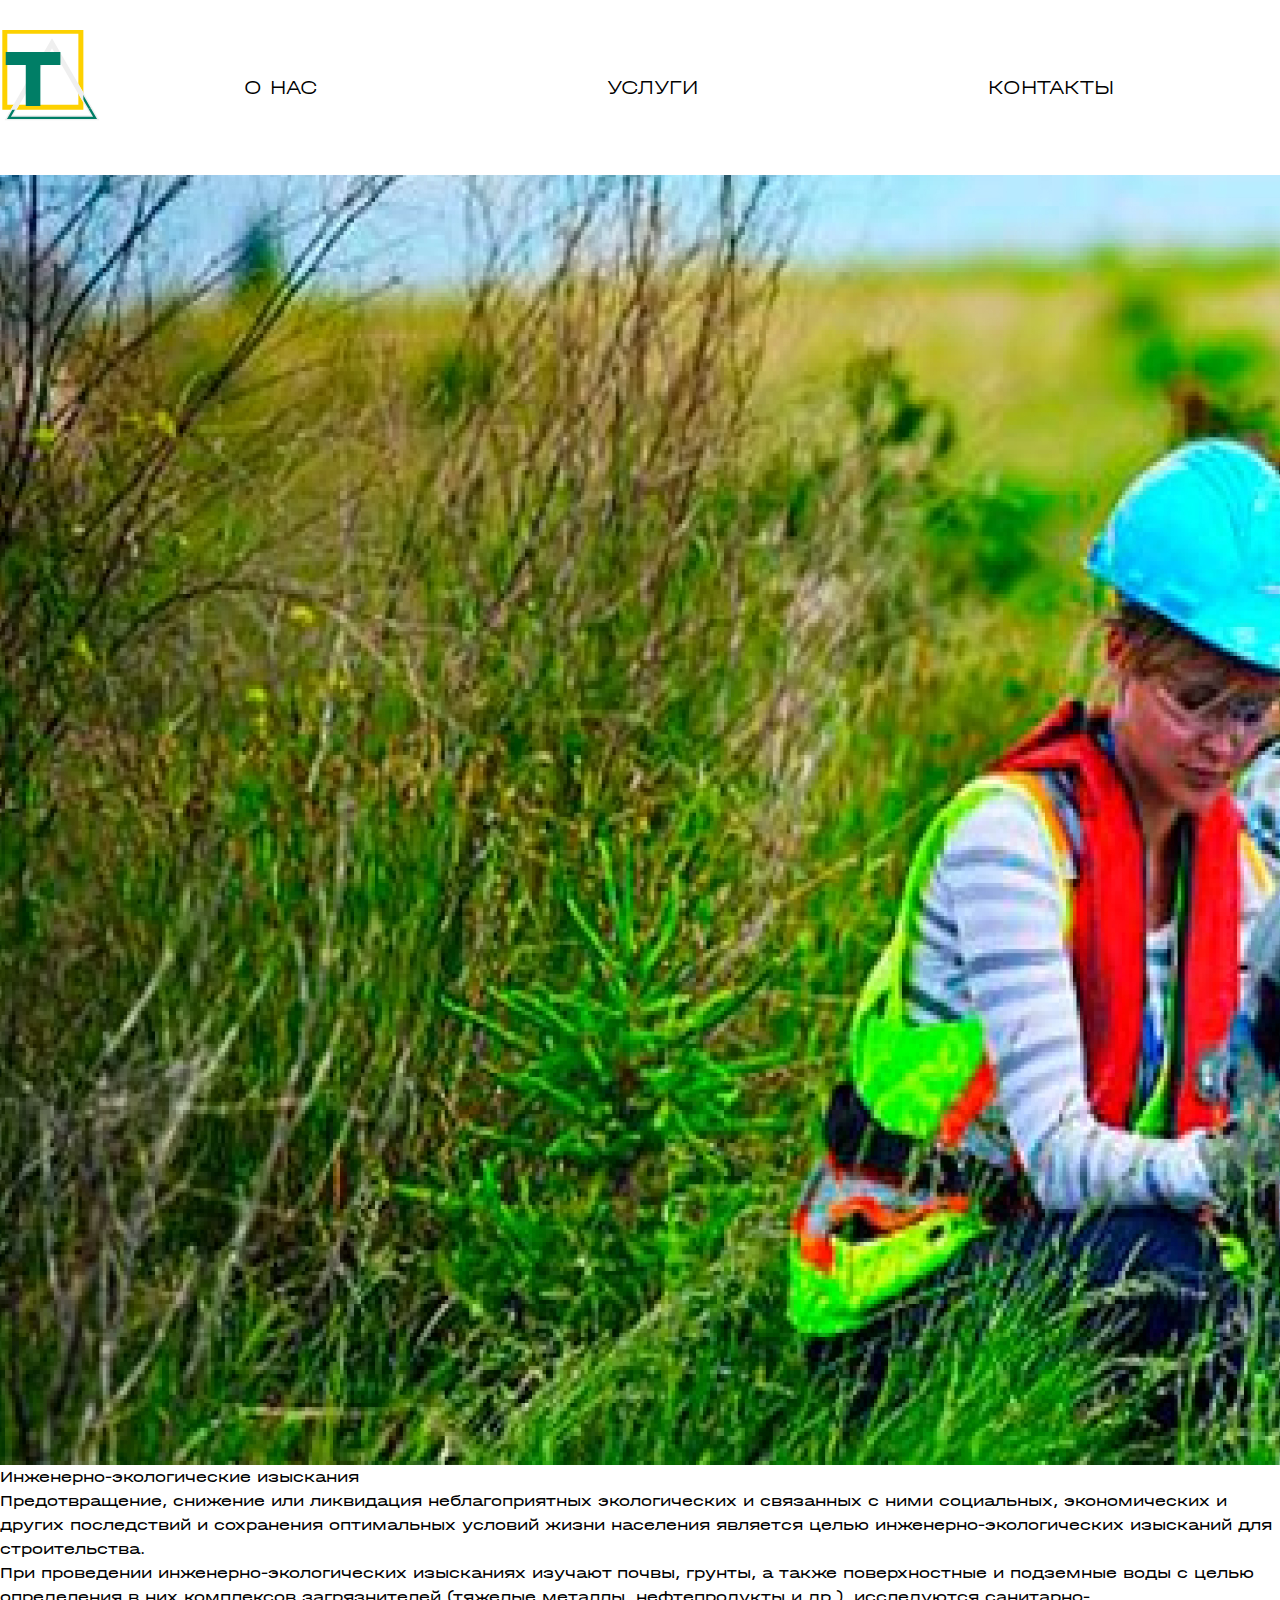
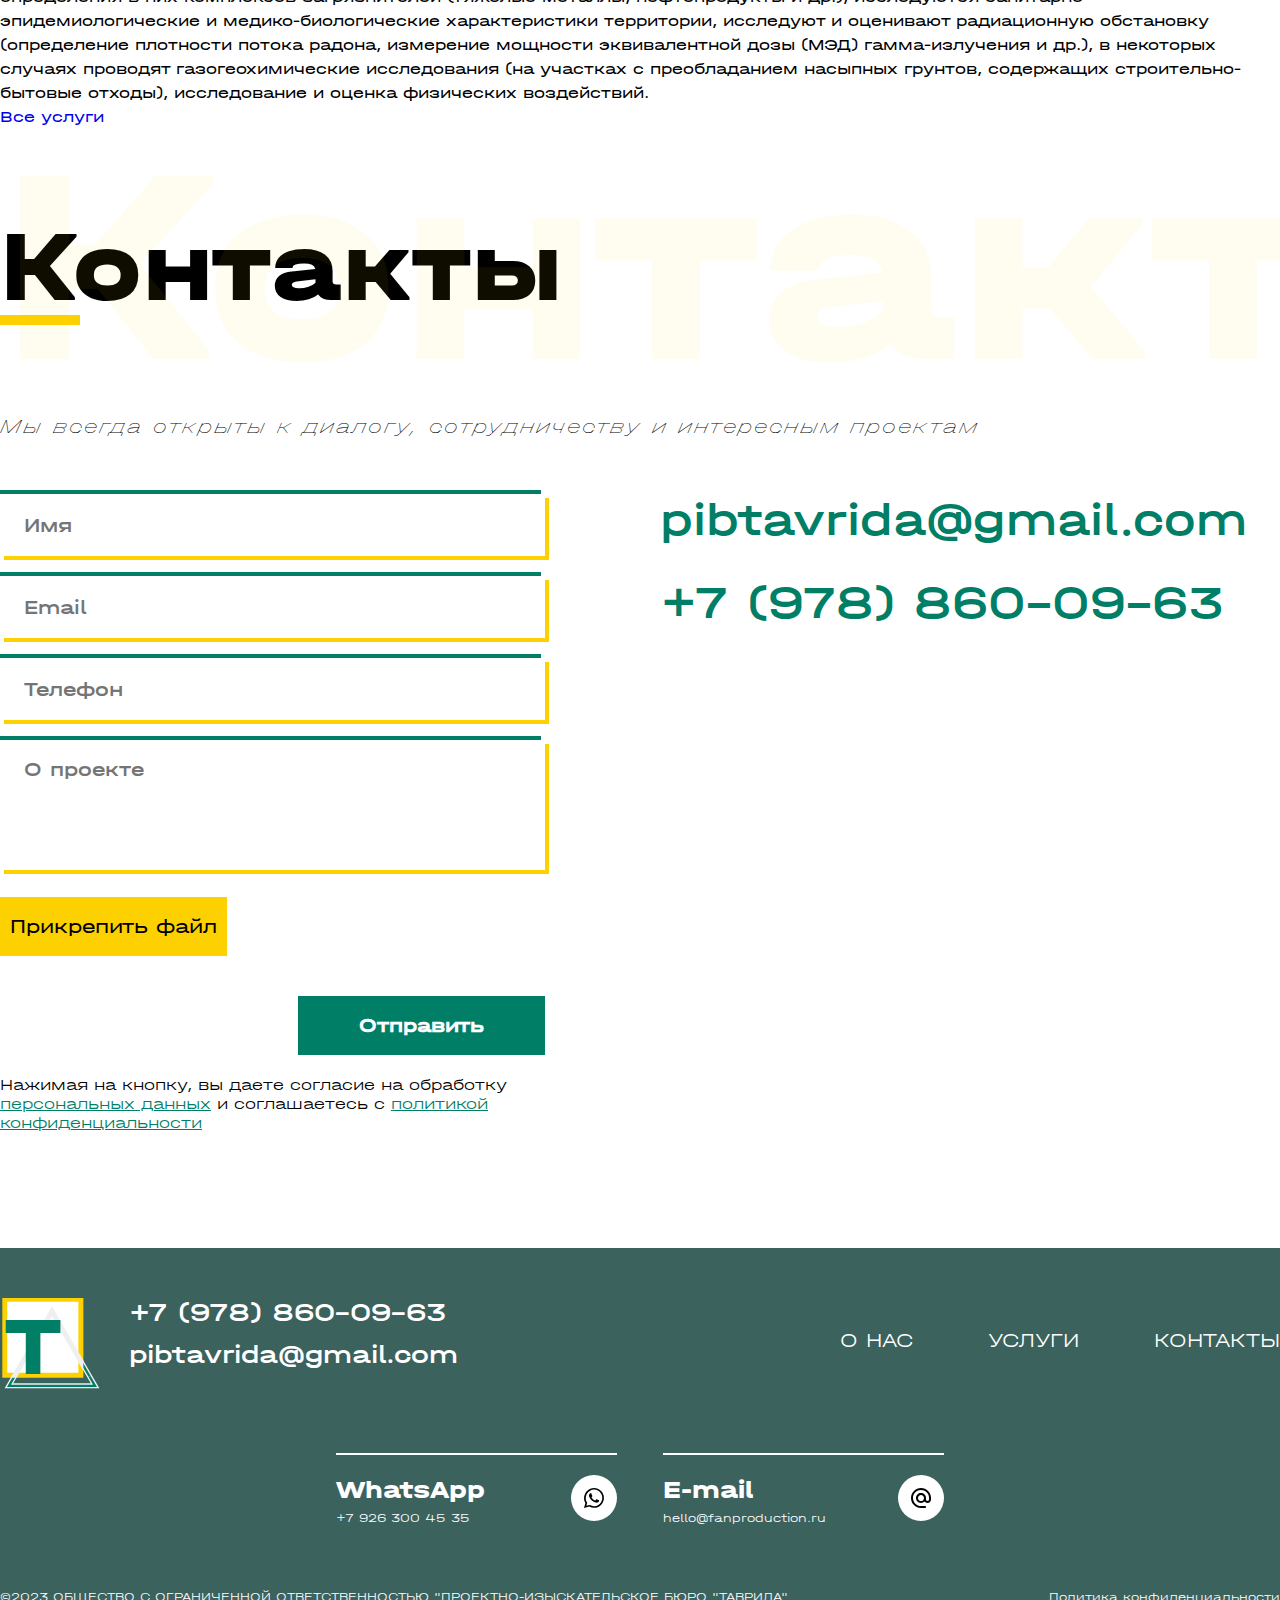
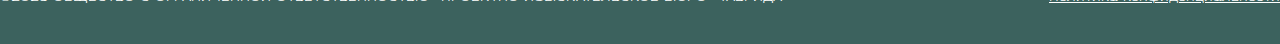
==== inzhenerno-ekologicheskie-izyskaniya.html @ d0089102 "Add HTML files" ====
<!DOCTYPE html>
<html lang="ru">

<head>
	<title>Таврида - Инженерно-экологические изыскания</title>
	<meta charset="UTF-8">
	<meta name="format-detection" content="telephone=no">
	<meta name="viewport" content="width=device-width, initial-scale=1.0">
	<link rel="preconnect" href="https://fonts.googleapis.com">
	<link rel="preconnect" href="https://fonts.gstatic.com" crossorigin>
	<link href="https://fonts.googleapis.com/css2?family=Montserrat:ital,wght@0,100..900;1,100..900&display=swap" rel="stylesheet">
	<link href="https://cdn.jsdelivr.net/npm/bootstrap@5.0.2/dist/css/bootstrap.min.css" rel="stylesheet" integrity="sha384-EVSTQN3/azprG1Anm3QDgpJLIm9Nao0Yz1ztcQTwFspd3yD65VohhpuuCOmLASjC" crossorigin="anonymous">
	<link rel="stylesheet" href="owlcarousel/owl.carousel.min.css">
	<link rel="stylesheet" href="owlcarousel/owl.theme.default.min.css">
	<link rel="stylesheet" href="css/style.css">
</head>

<body>
	<div class="wrapper">
		<header class="header">
			<div class="header__container">
				<div class="header__main">
					<a href="index.html" class="header__logo">
						<img src="img/icons/logo.svg" alt="logo">
					</a>
					<div class="header__menu">
						<a href="index.html#about">О нас</a>
						<a href="index.html#services">Услуги</a>
						<a href="index.html#contacts">Контакты</a>
					</div>
				</div>
			</div>
		</header>

		<main>
            <section class="content">
				<div class="content__image">
					<img src="img/images/bg-4.jpg" alt="bg-4">
				</div>
                <div class="content__container">  
                    <div class="content__title">
                        Инженерно-экологические изыскания
                    </div>
                    <div class="content__text">
                        Предотвращение, снижение или ликвидация неблагоприятных экологических и связанных с ними социальных, экономических и других последствий и сохранения оптимальных условий жизни населения является целью инженерно-экологических изысканий для строительства.
                    </div>
                </div>
                <div class="subcontent">
                    <div class="subcontent__container">
                        <div class="content__subtext">
                            <p>
                                При проведении инженерно-экологических изысканиях изучают почвы, грунты, а также поверхностные и подземные воды с целью определения в них комплексов загрязнителей (тяжелые металлы, нефтепродукты и др.), исследуются санитарно-эпидемиологические и медико-биологические характеристики территории, исследуют и оценивают радиационную обстановку (определение плотности потока радона, измерение мощности эквивалентной дозы (МЭД) гамма-излучения и др.), в некоторых случаях проводят газогеохимические исследования (на участках с преобладанием насыпных грунтов, содержащих строительно-бытовые отходы), исследование и оценка физических воздействий.
                            </p>
                        </div>
                        <div class="content__action">
                            <a href="#" class="content__button btn-outline">Все услуги</a>
                        </div>
                    </div>
                </div>
			</section>
			<section class="contacts" id="contacts">
				<div class="contacts__container">
					<div class="contacts__title title">
						Контакты
					</div>
					<div class="contacts__subtitle">
						Мы всегда открыты к диалогу, сотрудничеству и интересным проектам
					</div>
					<div class="contacts__info">
						<form action="#" class="contacts__form form">
							<div class="form__input">
								<input type="text" placeholder="Имя">
							</div>
							<div class="form__input">
								<input type="email" placeholder="Email">
							</div>
							<div class="form__input">
								<input type="tel" placeholder="Телефон">
							</div>
							<div class="form__textarea">
								<textarea placeholder="О проекте"></textarea>
							</div>
							<label class="input-file">
								<input type="file" name="file">		
								<span>Прикрепить файл</span>
						  </label>
							<button class="btn">Отправить</button>
							<div class="form__text">
								Нажимая на кнопку, вы даете согласие на обработку <a href="#">персональных данных</a> и соглашаетесь c <a href="#">политикой конфиденциальности</a>
							</div>
						</form>
						<div class="contacts__info--links">
							<a href="mailto:pibtavrida@gmail.com">pibtavrida@gmail.com</a>
							<a href="tel:+79788600963">+7 (978) 860-09-63</a>
						</div>
					</div>
				</div>
			</section>
		</main>

		<footer class="footer">
			<div class="footer__container">
				<div class="footer__top">
					<div class="footer__left">
						<a href="index.html" class="footer__logo">
							<img src="img/icons/logo-footer.svg" alt="footer logo">
						</a>
						<div class="footer__contacts">
							<a href="+79788600963">+7 (978) 860-09-63</a>
							<a href="mailto:pibtavrida@gmail.com">pibtavrida@gmail.com</a>
						</div>
					</div>
					<div class="footer__menu">
						<a href="#about" class="footer__item">
							О нас
						</a>
						<a href="#services" class="footer__item">
							Услуги
						</a>
						<a href="#contacts" class="footer__item">
							Контакты
						</a>
					</div>
				</div>
				<div class="footer__social">
					<a href="tel:79263004535" class="footer__social--item">
						<div class="footer__social--info">
							<span>WhatsApp</span>
							+7 926 300 45 35
						</div>
						<div class="footer__social--icon">
							<img src="img/icons/wa.svg" alt="wa">
						</div>
					</a>
					<a href="mailto:hello@fanproduction.ru" class="footer__social--item">
						<div class="footer__social--info">
							<span>E-mail</span>
							hello@fanproduction.ru
						</div>
						<div class="footer__social--icon">
							<img src="img/icons/mail.svg" alt="mail">
						</div>
					</a>
				</div>
				<div class="footer__bottom">
					<div class="footer__copyright">
						©2023 ОБЩЕСТВО С ОГРАНИЧЕННОЙ ОТВЕТСТВЕННОСТЬЮ "ПРОЕКТНО-ИЗЫСКАТЕЛЬСКОЕ БЮРО "ТАВРИДА"
					</div>
					<a href="#" class="footer__politics">
						Политика конфиденциальности
					</a>
				</div>
			</div>
		</footer>

	</div>

	<script src="js/jquery-3.1.1.min.js"></script>
	<script src="owlcarousel/owl.carousel.min.js"></script>
	<script src="https://cdn.jsdelivr.net/npm/bootstrap@5.0.2/dist/js/bootstrap.bundle.min.js" integrity="sha384-MrcW6ZMFYlzcLA8Nl+NtUVF0sA7MsXsP1UyJoMp4YLEuNSfAP+JcXn/tWtIaxVXM" crossorigin="anonymous"></script>
	<script src="https://cdn.jsdelivr.net/npm/@popperjs/core@2.9.2/dist/umd/popper.min.js" integrity="sha384-IQsoLXl5PILFhosVNubq5LC7Qb9DXgDA9i+tQ8Zj3iwWAwPtgFTxbJ8NT4GN1R8p" crossorigin="anonymous"></script>
	<script src="https://cdn.jsdelivr.net/npm/bootstrap@5.0.2/dist/js/bootstrap.min.js" integrity="sha384-cVKIPhGWiC2Al4u+LWgxfKTRIcfu0JTxR+EQDz/bgldoEyl4H0zUF0QKbrJ0EcQF" crossorigin="anonymous"></script>
	<script src="js/script.js"></script>
</body>

</html>
---- css/style.css ----
@font-face {
  font-family: 'Halvar Breit Blk';
  src: url('../fonts/HalvarBreit-BlkSlanted.eot');
  src: local('Halvar Breitschrift Black Slanted'), local('HalvarBreit-BlkSlanted'),
      url('../fonts/HalvarBreit-BlkSlanted.eot?#iefix') format('embedded-opentype'),
      url('../fonts/HalvarBreit-BlkSlanted.woff2') format('woff2'),
      url('../fonts/HalvarBreit-BlkSlanted.woff') format('woff'),
      url('../fonts/HalvarBreit-BlkSlanted.ttf') format('truetype');
  font-weight: 900;
  font-style: italic;
  font-display: swap;
}

@font-face {
  font-family: 'Halvar Breit Blk';
  src: url('../fonts/HalvarBreit-Blk.eot');
  src: local('Halvar Breitschrift Black'), local('HalvarBreit-Blk'),
      url('../fonts/HalvarBreit-Blk.eot?#iefix') format('embedded-opentype'),
      url('../fonts/HalvarBreit-Blk.woff2') format('woff2'),
      url('../fonts/HalvarBreit-Blk.woff') format('woff'),
      url('../fonts/HalvarBreit-Blk.ttf') format('truetype');
  font-weight: 900;
  font-style: normal;
  font-display: swap;
}

@font-face {
  font-family: 'Halvar Breit Blk SuSlanted';
  src: url('../fonts/HalvarBreit-BlkSuSlanted.eot');
  src: local('Halvar Breitschrift Black SuperSlanted'), local('HalvarBreit-BlkSuSlanted'),
      url('../fonts/HalvarBreit-BlkSuSlanted.eot?#iefix') format('embedded-opentype'),
      url('../fonts/HalvarBreit-BlkSuSlanted.woff2') format('woff2'),
      url('../fonts/HalvarBreit-BlkSuSlanted.woff') format('woff'),
      url('../fonts/HalvarBreit-BlkSuSlanted.ttf') format('truetype');
  font-weight: 900;
  font-style: italic;
  font-display: swap;
}

@font-face {
  font-family: 'Halvar Breit Lt';
  src: url('../fonts/HalvarBreit-Lt.eot');
  src: local('Halvar Breitschrift Light'), local('HalvarBreit-Lt'),
      url('../fonts/HalvarBreit-Lt.eot?#iefix') format('embedded-opentype'),
      url('../fonts/HalvarBreit-Lt.woff2') format('woff2'),
      url('../fonts/HalvarBreit-Lt.woff') format('woff'),
      url('../fonts/HalvarBreit-Lt.ttf') format('truetype');
  font-weight: 300;
  font-style: normal;
  font-display: swap;
}

@font-face {
  font-family: 'Halvar Breit Hl SuSlanted';
  src: url('../fonts/HalvarBreit-HlSuSlanted.eot');
  src: local('Halvar Breitschrift Hairline SuperSlanted'), local('HalvarBreit-HlSuSlanted'),
      url('../fonts/HalvarBreit-HlSuSlanted.eot?#iefix') format('embedded-opentype'),
      url('../fonts/HalvarBreit-HlSuSlanted.woff2') format('woff2'),
      url('../fonts/HalvarBreit-HlSuSlanted.woff') format('woff'),
      url('../fonts/HalvarBreit-HlSuSlanted.ttf') format('truetype');
  font-weight: 100;
  font-style: italic;
  font-display: swap;
}

@font-face {
  font-family: 'Halvar Breit Md';
  src: url('../fonts/HalvarBreit-Md.eot');
  src: local('Halvar Breitschrift Medium'), local('HalvarBreit-Md'),
      url('../fonts/HalvarBreit-Md.eot?#iefix') format('embedded-opentype'),
      url('../fonts/HalvarBreit-Md.woff2') format('woff2'),
      url('../fonts/HalvarBreit-Md.woff') format('woff'),
      url('../fonts/HalvarBreit-Md.ttf') format('truetype');
  font-weight: 500;
  font-style: normal;
  font-display: swap;
}

@font-face {
  font-family: 'Halvar Breit XTh SuSlanted';
  src: url('../fonts/HalvarBreit-XThSuSlanted.eot');
  src: local('Halvar Breitschrift ExtraThin SuperSlanted'), local('HalvarBreit-XThSuSlanted'),
      url('../fonts/HalvarBreit-XThSuSlanted.eot?#iefix') format('embedded-opentype'),
      url('../fonts/HalvarBreit-XThSuSlanted.woff2') format('woff2'),
      url('../fonts/HalvarBreit-XThSuSlanted.woff') format('woff'),
      url('../fonts/HalvarBreit-XThSuSlanted.ttf') format('truetype');
  font-weight: 100;
  font-style: italic;
  font-display: swap;
}

@font-face {
  font-family: 'Halvar Breit Rg';
  src: url('../fonts/HalvarBreit-Bd.eot');
  src: local('Halvar Breitschrift Bold'), local('HalvarBreit-Bd'),
      url('../fonts/HalvarBreit-Bd.eot?#iefix') format('embedded-opentype'),
      url('../fonts/HalvarBreit-Bd.woff2') format('woff2'),
      url('../fonts/HalvarBreit-Bd.woff') format('woff'),
      url('../fonts/HalvarBreit-Bd.ttf') format('truetype');
  font-weight: bold;
  font-style: normal;
  font-display: swap;
}

@font-face {
  font-family: 'Halvar Breit Md SuSlanted';
  src: url('../fonts/HalvarBreit-MdSuSlanted.eot');
  src: local('Halvar Breitschrift Medium SuperSlanted'), local('HalvarBreit-MdSuSlanted'),
      url('../fonts/HalvarBreit-MdSuSlanted.eot?#iefix') format('embedded-opentype'),
      url('../fonts/HalvarBreit-MdSuSlanted.woff2') format('woff2'),
      url('../fonts/HalvarBreit-MdSuSlanted.woff') format('woff'),
      url('../fonts/HalvarBreit-MdSuSlanted.ttf') format('truetype');
  font-weight: 500;
  font-style: italic;
  font-display: swap;
}

@font-face {
  font-family: 'Halvar Breit Hl';
  src: url('../fonts/HalvarBreit-HlSlanted.eot');
  src: local('Halvar Breitschrift Hairline Slanted'), local('HalvarBreit-HlSlanted'),
      url('../fonts/HalvarBreit-HlSlanted.eot?#iefix') format('embedded-opentype'),
      url('../fonts/HalvarBreit-HlSlanted.woff2') format('woff2'),
      url('../fonts/HalvarBreit-HlSlanted.woff') format('woff'),
      url('../fonts/HalvarBreit-HlSlanted.ttf') format('truetype');
  font-weight: 100;
  font-style: italic;
  font-display: swap;
}

@font-face {
  font-family: 'Halvar Breit Rg';
  src: url('../fonts/HalvarBreit-RgSlanted.eot');
  src: local('Halvar Breitschrift Regular Slanted'), local('HalvarBreit-RgSlanted'),
      url('../fonts/HalvarBreit-RgSlanted.eot?#iefix') format('embedded-opentype'),
      url('../fonts/HalvarBreit-RgSlanted.woff2') format('woff2'),
      url('../fonts/HalvarBreit-RgSlanted.woff') format('woff'),
      url('../fonts/HalvarBreit-RgSlanted.ttf') format('truetype');
  font-weight: normal;
  font-style: italic;
  font-display: swap;
}

@font-face {
  font-family: 'Halvar Breit XBd';
  src: url('../fonts/HalvarBreit-XBd.eot');
  src: local('Halvar Breitschrift ExtraBold'), local('HalvarBreit-XBd'),
      url('../fonts/HalvarBreit-XBd.eot?#iefix') format('embedded-opentype'),
      url('../fonts/HalvarBreit-XBd.woff2') format('woff2'),
      url('../fonts/HalvarBreit-XBd.woff') format('woff'),
      url('../fonts/HalvarBreit-XBd.ttf') format('truetype');
  font-weight: 800;
  font-style: normal;
  font-display: swap;
}

@font-face {
  font-family: 'Halvar Breit XTh';
  src: url('../fonts/HalvarBreit-XThSlanted.eot');
  src: local('Halvar Breitschrift ExtraThin Slanted'), local('HalvarBreit-XThSlanted'),
      url('../fonts/HalvarBreit-XThSlanted.eot?#iefix') format('embedded-opentype'),
      url('../fonts/HalvarBreit-XThSlanted.woff2') format('woff2'),
      url('../fonts/HalvarBreit-XThSlanted.woff') format('woff'),
      url('../fonts/HalvarBreit-XThSlanted.ttf') format('truetype');
  font-weight: 100;
  font-style: italic;
  font-display: swap;
}

@font-face {
  font-family: 'Halvar Breit Th SuSlanted';
  src: url('../fonts/HalvarBreit-ThSuSlanted.eot');
  src: local('Halvar Breitschrift Thin SuperSlanted'), local('HalvarBreit-ThSuSlanted'),
      url('../fonts/HalvarBreit-ThSuSlanted.eot?#iefix') format('embedded-opentype'),
      url('../fonts/HalvarBreit-ThSuSlanted.woff2') format('woff2'),
      url('../fonts/HalvarBreit-ThSuSlanted.woff') format('woff'),
      url('../fonts/HalvarBreit-ThSuSlanted.ttf') format('truetype');
  font-weight: 100;
  font-style: italic;
  font-display: swap;
}

@font-face {
  font-family: 'Halvar Breit XBd SuSlanted';
  src: url('../fonts/HalvarBreit-XBdSuSlanted.eot');
  src: local('Halvar Breitschrift ExtraBold SuperSlanted'), local('HalvarBreit-XBdSuSlanted'),
      url('../fonts/HalvarBreit-XBdSuSlanted.eot?#iefix') format('embedded-opentype'),
      url('../fonts/HalvarBreit-XBdSuSlanted.woff2') format('woff2'),
      url('../fonts/HalvarBreit-XBdSuSlanted.woff') format('woff'),
      url('../fonts/HalvarBreit-XBdSuSlanted.ttf') format('truetype');
  font-weight: 800;
  font-style: italic;
  font-display: swap;
}

@font-face {
  font-family: 'Halvar Breit Rg SuSlanted';
  src: url('../fonts/HalvarBreit-RgSuSlanted.eot');
  src: local('Halvar Breitschrift Regular SuperSlanted'), local('HalvarBreit-RgSuSlanted'),
      url('../fonts/HalvarBreit-RgSuSlanted.eot?#iefix') format('embedded-opentype'),
      url('../fonts/HalvarBreit-RgSuSlanted.woff2') format('woff2'),
      url('../fonts/HalvarBreit-RgSuSlanted.woff') format('woff'),
      url('../fonts/HalvarBreit-RgSuSlanted.ttf') format('truetype');
  font-weight: normal;
  font-style: italic;
  font-display: swap;
}

@font-face {
  font-family: 'Halvar Breit XBd';
  src: url('../fonts/HalvarBreit-XBdSlanted.eot');
  src: local('Halvar Breitschrift ExtraBold Slanted'), local('HalvarBreit-XBdSlanted'),
      url('../fonts/HalvarBreit-XBdSlanted.eot?#iefix') format('embedded-opentype'),
      url('../fonts/HalvarBreit-XBdSlanted.woff2') format('woff2'),
      url('../fonts/HalvarBreit-XBdSlanted.woff') format('woff'),
      url('../fonts/HalvarBreit-XBdSlanted.ttf') format('truetype');
  font-weight: 800;
  font-style: italic;
  font-display: swap;
}

@font-face {
  font-family: 'Halvar Breit Lt SuSlanted';
  src: url('../fonts/HalvarBreit-LtSuSlanted.eot');
  src: local('Halvar Breitschrift Light SuperSlanted'), local('HalvarBreit-LtSuSlanted'),
      url('../fonts/HalvarBreit-LtSuSlanted.eot?#iefix') format('embedded-opentype'),
      url('../fonts/HalvarBreit-LtSuSlanted.woff2') format('woff2'),
      url('../fonts/HalvarBreit-LtSuSlanted.woff') format('woff'),
      url('../fonts/HalvarBreit-LtSuSlanted.ttf') format('truetype');
  font-weight: 300;
  font-style: italic;
  font-display: swap;
}

@font-face {
  font-family: 'Halvar Breit Th';
  src: url('../fonts/HalvarBreit-Th.eot');
  src: local('Halvar Breitschrift Thin'), local('HalvarBreit-Th'),
      url('../fonts/HalvarBreit-Th.eot?#iefix') format('embedded-opentype'),
      url('../fonts/HalvarBreit-Th.woff2') format('woff2'),
      url('../fonts/HalvarBreit-Th.woff') format('woff'),
      url('../fonts/HalvarBreit-Th.ttf') format('truetype');
  font-weight: 100;
  font-style: normal;
  font-display: swap;
}

@font-face {
  font-family: 'Halvar Breit XTh';
  src: url('../fonts/HalvarBreit-XTh.eot');
  src: local('Halvar Breitschrift ExtraThin'), local('HalvarBreit-XTh'),
      url('../fonts/HalvarBreit-XTh.eot?#iefix') format('embedded-opentype'),
      url('../fonts/HalvarBreit-XTh.woff2') format('woff2'),
      url('../fonts/HalvarBreit-XTh.woff') format('woff'),
      url('../fonts/HalvarBreit-XTh.ttf') format('truetype');
  font-weight: 100;
  font-style: normal;
  font-display: swap;
}

@font-face {
  font-family: 'Halvar Breit Rg SuSlanted';
  src: url('../fonts/HalvarBreit-BdSuSlanted.eot');
  src: local('Halvar Breitschrift Bold SuperSlanted'), local('HalvarBreit-BdSuSlanted'),
      url('../fonts/HalvarBreit-BdSuSlanted.eot?#iefix') format('embedded-opentype'),
      url('../fonts/HalvarBreit-BdSuSlanted.woff2') format('woff2'),
      url('../fonts/HalvarBreit-BdSuSlanted.woff') format('woff'),
      url('../fonts/HalvarBreit-BdSuSlanted.ttf') format('truetype');
  font-weight: bold;
  font-style: italic;
  font-display: swap;
}

@font-face {
  font-family: 'Halvar Breit Th';
  src: url('../fonts/HalvarBreit-ThSlanted.eot');
  src: local('Halvar Breitschrift Thin Slanted'), local('HalvarBreit-ThSlanted'),
      url('../fonts/HalvarBreit-ThSlanted.eot?#iefix') format('embedded-opentype'),
      url('../fonts/HalvarBreit-ThSlanted.woff2') format('woff2'),
      url('../fonts/HalvarBreit-ThSlanted.woff') format('woff'),
      url('../fonts/HalvarBreit-ThSlanted.ttf') format('truetype');
  font-weight: 100;
  font-style: italic;
  font-display: swap;
}

@font-face {
  font-family: 'Halvar Breit Lt';
  src: url('../fonts/HalvarBreit-LtSlanted.eot');
  src: local('Halvar Breitschrift Light Slanted'), local('HalvarBreit-LtSlanted'),
      url('../fonts/HalvarBreit-LtSlanted.eot?#iefix') format('embedded-opentype'),
      url('../fonts/HalvarBreit-LtSlanted.woff2') format('woff2'),
      url('../fonts/HalvarBreit-LtSlanted.woff') format('woff'),
      url('../fonts/HalvarBreit-LtSlanted.ttf') format('truetype');
  font-weight: 300;
  font-style: italic;
  font-display: swap;
}

@font-face {
  font-family: 'Halvar Breit Hl';
  src: url('../fonts/HalvarBreit-Hl.eot');
  src: local('Halvar Breitschrift Hairline'), local('HalvarBreit-Hl'),
      url('../fonts/HalvarBreit-Hl.eot?#iefix') format('embedded-opentype'),
      url('../fonts/HalvarBreit-Hl.woff2') format('woff2'),
      url('../fonts/HalvarBreit-Hl.woff') format('woff'),
      url('../fonts/HalvarBreit-Hl.ttf') format('truetype');
  font-weight: 100;
  font-style: normal;
  font-display: swap;
}

@font-face {
  font-family: 'Halvar Breit Md';
  src: url('../fonts/HalvarBreit-MdSlanted.eot');
  src: local('Halvar Breitschrift Medium Slanted'), local('HalvarBreit-MdSlanted'),
      url('../fonts/HalvarBreit-MdSlanted.eot?#iefix') format('embedded-opentype'),
      url('../fonts/HalvarBreit-MdSlanted.woff2') format('woff2'),
      url('../fonts/HalvarBreit-MdSlanted.woff') format('woff'),
      url('../fonts/HalvarBreit-MdSlanted.ttf') format('truetype');
  font-weight: 500;
  font-style: italic;
  font-display: swap;
}

@font-face {
  font-family: 'Halvar Breit Rg';
  src: url('../fonts/HalvarBreit-BdSlanted.eot');
  src: local('Halvar Breitschrift Bold Slanted'), local('HalvarBreit-BdSlanted'),
      url('../fonts/HalvarBreit-BdSlanted.eot?#iefix') format('embedded-opentype'),
      url('../fonts/HalvarBreit-BdSlanted.woff2') format('woff2'),
      url('../fonts/HalvarBreit-BdSlanted.woff') format('woff'),
      url('../fonts/HalvarBreit-BdSlanted.ttf') format('truetype');
  font-weight: bold;
  font-style: italic;
  font-display: swap;
}

@font-face {
  font-family: 'Halvar Breit Hl';
  src: url('../fonts/HalvarBreit-Hl_1.eot');
  src: local('Halvar Breitschrift Hairline'), local('HalvarBreit-Hl'),
      url('../fonts/HalvarBreit-Hl_1.eot?#iefix') format('embedded-opentype'),
      url('../fonts/HalvarBreit-Hl_1.woff2') format('woff2'),
      url('../fonts/HalvarBreit-Hl_1.woff') format('woff'),
      url('../fonts/HalvarBreit-Hl_1.ttf') format('truetype');
  font-weight: 100;
  font-style: normal;
  font-display: swap;
}

@font-face {
  font-family: 'Halvar Breit Rg';
  src: url('../fonts/HalvarBreit-Rg.eot');
  src: local('Halvar Breitschrift Regular'), local('HalvarBreit-Rg'),
      url('../fonts/HalvarBreit-Rg.eot?#iefix') format('embedded-opentype'),
      url('../fonts/HalvarBreit-Rg.woff2') format('woff2'),
      url('../fonts/HalvarBreit-Rg.woff') format('woff'),
      url('../fonts/HalvarBreit-Rg.ttf') format('truetype');
  font-weight: normal;
  font-style: normal;
  font-display: swap;
}



* {
  padding: 0px;
  margin: 0px;
  border: 0px;
  -webkit-box-sizing: border-box;
  box-sizing: border-box;
}
*:before {
  -webkit-box-sizing: border-box;
  box-sizing: border-box;
}
*:after {
  -webkit-box-sizing: border-box;
  box-sizing: border-box;
}

input:focus {
  outline: none;
}

a {
  text-decoration: none;
}
a:focus {
  outline: none;
}
a:active {
  outline: none;
}
a:visited {
  text-decoration: none;
}
a:hover {
  text-decoration: none;
}

aside {
  display: block;
}

nav {
  display: block;
}

footer {
  display: block;
}

header {
  display: block;
}

section {
  display: block;
}

html {
  font-size: 16px;
  height: 100%;
  min-width: 320px;
}

body {
  height: 100%;
  min-width: 320px;
  line-height: 150%;
  font-family: 'Halvar Breit Rg';
  font-weight: normal;
  -ms-text-size-adjust: 100%;
  -moz-text-size-adjust: 100%;
  -webkit-text-size-adjust: 100%;
  background: #ffffff;
  color: #000000;
  position: relative;
  overflow-y: auto;
}

input {
  font-family: 'Halvar Breit Md';
  font-weight: 500;
  font-size: inherit;
}
input::-ms-clear {
  display: none;
}

button {
  font-family: 'Halvar Breit Md';
  font-weight: 500;
  font-size: inherit;
  cursor: pointer;
  background-color: inherit;
}
button:disabled {
  color: inherit;
}
button::-moz-focus-inner {
  padding: 0;
  border: 0;
}

textarea {
  font-family: 'Halvar Breit Md';
  font-weight: 500;
  font-size: inherit;
  -webkit-appearance: none;
  -moz-appearance: none;
  appearance: none;
  resize: none;
  padding: 0px 0px;
}

ul li {
  list-style: none;
}

img {
  vertical-align: top;
}

h1 {
  font-weight: inherit;
  font-size: inherit;
}

h2 {
  font-weight: inherit;
  font-size: inherit;
}

h3 {
  font-weight: inherit;
  font-size: inherit;
}

h4 {
  font-weight: inherit;
  font-size: inherit;
}

h5 {
  font-weight: inherit;
  font-size: inherit;
}

h6 {
  font-weight: inherit;
  font-size: inherit;
}

input[type=text] {
  -webkit-appearance: none;
  -moz-appearance: none;
  appearance: none;
}

input[type=email] {
  -webkit-appearance: none;
  -moz-appearance: none;
  appearance: none;
}

input[type=tel] {
  -webkit-appearance: none;
  -moz-appearance: none;
  appearance: none;
}

input[type=range] {
  -webkit-appearance: none;
  -moz-appearance: none;
  appearance: none;
}

input[type=number] {
  -webkit-appearance: none;
  -moz-appearance: none;
  appearance: none;
}
input[type=number]::-webkit-outer-spin-button {
  display: none;
}
input[type=number]::-webkit-inner-spin-button {
  display: none;
}

.wrapper {
  width: 100%;
  min-height: 100%;
  overflow: hidden;
  display: -webkit-box;
  display: -ms-flexbox;
  display: flex;
  -webkit-box-orient: vertical;
  -webkit-box-direction: normal;
  -ms-flex-direction: column;
  flex-direction: column;
}
.wrapper > main {
  -webkit-box-flex: 1;
  -ms-flex: 1 1 auto;
  flex: 1 1 auto;
  display: -webkit-box;
  display: -ms-flexbox;
  display: flex;
  -webkit-box-orient: vertical;
  -webkit-box-direction: normal;
  -ms-flex-direction: column;
  flex-direction: column;
}

[class*=__container] {
  width: 100%;
  max-width: 1400px;
  margin: 0 auto;
}

.btn {
  font-family: 'Halvar Breit Md';
  font-weight: 500;
  background: #007E66;
  font-size: 20px;
  line-height: 24px;
  font-weight: bold;
  color: #ffffff;
  padding: 18px 61px;
  height: 59px;
  -webkit-transition: all 0.3s ease 0ms;
  transition: all 0.3s ease 0ms;
  text-decoration: none;
}

.btn img {
  -webkit-transition: all 0.3s ease 0ms;
  transition: all 0.3s ease 0ms;
}

.btn:hover {
  background: #005d4c;
  color: #ffffff;
  text-decoration: none;
}

/*------------ Main ----------*/

.header {
  background: #ffffff;
}

.header__main {
  display: flex;
  align-items: center;
  padding: 30px 0;
}

.header__logo {
  -webkit-transition: all 0.3s ease 0ms;
  transition: all 0.3s ease 0ms;
  margin-right: 140px;
}

.header__logo:hover {
  opacity: 0.7;
}

.header__menu {
  display: flex;
  align-items: center;
  column-gap: 290px;
}

.header__menu a {
  font-family: 'Halvar Breit Lt';
  font-weight: 300;
  font-size: 20px;
  line-height: 24px;
  text-transform: uppercase;
  color: #000000;
  transition: all 0.3s ease;
  position: relative;
}

.header__menu a:before {
  content: '';
  position: absolute;
  bottom: -7px;
  left: 0;
  height: 7px;
  width: 0%;
  background: #007E66;
  transition: all 0.3s ease-in-out;
}

.header__menu a:hover:before {
  width: 100%;
}

.offer {
  background: url('../img/icons/triangle.svg') no-repeat top right;
  padding-bottom: 50px;
}

.offer__title {
  font-family: 'Halvar Breit XBd';
  font-weight: 800;
  font-size: 280px;
  line-height: 200px;
  color: #007E66;
  -webkit-text-stroke: 5px #ffffff;
}

.offer__subtitle {
  font-family: 'Halvar Breit XBd';
  font-weight: 800;
  font-size: 100px;
  line-height: 1;
  color: #000000;
}

.offer__text {
  font-family: 'Halvar Breit XTh';
  font-weight: 100;
  font-size: 30px;
  line-height: 34px;
  color: #000000;
  max-width: 1034px;
  margin-top: 25px;
}

.offer__action {
  margin-top: 40px;
  display: flex;
}

.offer__action span {
  font-family: 'Halvar Breit XTh SuSlanted';
  font-weight: 100;
  font-size: 20px;
  line-height: 23px;
  color: #000000;
  letter-spacing: 2px;
}

.offer__action a {
  display: flex;
  align-items: center;
  margin-left: 29px;
}

.title {
  font-family: 'Halvar Breit XBd';
  font-weight: 800;
  font-size: 100px;
  line-height: 116px;
  color: #000000;
  position: relative;
  margin-bottom: 40px;
}

.title:before {
  content: '';
  position: absolute;
  width: 80px;
  height: 10px;
  background: #FDD100;
  bottom: 0px;
  left: 0;
}

.about {
  padding-top: 50px;
  padding-bottom: 80px;
  background: url('../img/icons/square.svg') no-repeat top 320px left;
}

.about__title {
  position: relative;
  width: 100%;
}

.about__title::after {
  content: 'О нас';
  position: absolute;
  font-family: 'Halvar Breit XBd';
  font-weight: 800;
  display: block;
  font-size: 280px;
  line-height: 200px;
  color: rgba(253, 209, 0, 0.06);
  width: 100%;
  left: 0;
  top: 50%;
  transform: translateY(-50%);
  text-align: center;
}

.about__subtitle {
  font-family: 'Halvar Breit Md';
  font-weight: 500;
  color: #000000;
  max-width: 1057px;
  font-size: 40px;
  line-height: 46px;
}

.about__subtitle span {
  font-family: 'Halvar Breit XBd';
  font-weight: 800;
  color: #007E66;
}

.about__text {
  font-family: 'Halvar Breit XTh';
  font-weight: 100;
  color: #000000;
  font-size: 30px;
  line-height: 35px;
  padding-left: 155px;
  margin-top: 54px;
  margin-bottom: 100px;
}

.about__list--title {
  font-family: 'Halvar Breit Md';
  font-weight: 500;
  font-size: 40px;
  line-height: 46px;
  color: #000000;
  text-align: center;
  margin-bottom: 80px;
}

.about__list--info {
  display: flex;
  justify-content: space-between;
  column-gap: 52px;
}

.about__list--item {
  display: flex;
  flex-direction: column;
  row-gap: 20px;
  background: #ffffff;
  padding: 25px;
  box-shadow: 0 10px 24px rgba(0, 0, 0, 0.16);
  position: relative;
  width: 100%;
  max-width: 428px;
}

.about__list--item::before {
  content: '';
  position: absolute;
  width: 100%;
  height: 100%;
  top: 4px;
  right: -4px;
  background: #FDD100;
  z-index: -1;
}

.about__list--text {
  font-family: 'Halvar Breit Md';
  font-weight: 500;
  font-size: 20px;
  line-height: 23px;
}

.about__list--item ul {
  padding-left: 0;
}

.about__list--item ul li {
  font-size: 20px;
  line-height: 23px;
  font-family: 'Halvar Breit Lt';
  font-weight: 300;
}

.services {
  padding-top: 95px;
  padding-bottom: 80px;
}

.services__title {
  position: relative;
  width: 100%;
}

.services__title::after {
  content: 'Услуги';
  position: absolute;
  font-family: 'Halvar Breit XBd';
  font-weight: 800;
  display: block;
  font-size: 280px;
  line-height: 200px;
  color: rgba(253, 209, 0, 0.06);
  width: 100%;
  left: 0;
  top: 50%;
  transform: translateY(-50%);
  text-align: center;
}

.services__subtitle {
  font-family: 'Halvar Breit XTh SuSlanted';
  font-weight: 100;
  font-size: 20px;
  line-height: 23px;
  color: #000000;
  letter-spacing: 2px;
  margin-top: 90px;
  margin-bottom: 56px;
}

.services__slider {
  display: flex;
  justify-content: space-between;
}

.services__slider--item {
  width: 100%;
  max-width: 428px;
  height: 332px;
  position: relative;
}

.services__slider--item::before {
  content: '';
  position: absolute;
  width: 100%;
  height: 100%;
  top: 4px;
  right: -4px;
  background: #FDD100;
  z-index: -1;
}

.services__slider--image {
  width: 100%;
  height: 100%;
}

.services__slider--image img {
  width: 100%;
  height: 100%;
  object-fit: cover;
}

.services__slider--title {
  font-family: 'Halvar Breit Md';
  font-weight: 500;
  position: absolute;
  top: 10px;
  left: 0;
  padding: 10px 20px;
  background: #007E66;
  max-width: 362px;
  font-size: 20px;
  line-height: 23px;
  color: #FFFFFF;
}

.services__slider--button {
  font-family: 'Halvar Breit Md';
  font-weight: 500;
  position: absolute;
  right: 49px;
  bottom: 25px;
  display: flex;
  align-items: center;
  padding: 18px 43px 18px 10px;
  background: #FDD100;
  color: #000000;
  font-size: 20px;
  line-height: 23px;
  transition: all 0.3s ease;
}

.services__slider--button img {
  position: absolute;
  right: -25px;
  transition: all 0.3s ease;
  width: 53px!important;
  height: 23px!important;
}

.services__slider--button:hover {
  color: #000000;
}

.services__slider--button:hover img {
  right: -30px;
}

.contacts {
  padding-top: 80px;
  padding-bottom: 116px;
}

.contacts__title {
  position: relative;
  width: 100%;
}

.contacts__title::after {
  content: 'Контакты';
  position: absolute;
  font-family: 'Halvar Breit XBd';
  font-weight: 800;
  display: block;
  font-size: 280px;
  line-height: 200px;
  color: rgba(253, 209, 0, 0.06);
  width: 100%;
  left: 0;
  top: 50%;
  transform: translateY(-50%);
  text-align: center;
}

.contacts__subtitle {
  font-family: 'Halvar Breit XTh SuSlanted';
  font-weight: 100;
  font-size: 20px;
  line-height: 23px;
  color: #000000;
  letter-spacing: 2px;
  margin-top: 90px;
  margin-bottom: 56px;
}

.contacts__info {
  display: flex;
  column-gap: 115px;
}

.form {
  display: flex;
  flex-direction: column;
  row-gap: 20px;
  width: 100%;
  max-width: 545px;
}

.form__input {
  position: relative;
}

.form__input input {
  position: relative;
  width: 100%;
  height: 62px;
  background: #ffffff;
  padding: 18px 24px;
  font-family: 'Halvar Breit Md';
  font-weight: 500;
  font-size: 20px;
  line-height: 23px;
  color: rgba(0, 0, 0, 0.5);
}

.form__input::after {
  content: '';
  display: block;
  position: absolute;
  width: 100%;
  height: 100%;
  top: 4px;
  right: -4px;
  background: #FDD100;
  z-index: -1;
}

.form__input::before {
  content: '';
  display: block;
  position: absolute;
  width: 100%;
  height: 100%;
  top: -4px;
  left: -4px;
  background: #007E66;
  z-index: -1;
}

.form__textarea {
  position: relative;
  height: max-content;
}

.form__textarea textarea {
  position: relative;
  width: 100%;
  height: 130px;
  background: #ffffff;
  padding: 18px 24px;
  font-family: 'Halvar Breit Md';
  font-weight: 500;
  font-size: 20px;
  line-height: 23px;
  color: rgba(0, 0, 0, 0.5);
}

.form__textarea textarea:focus {
  outline: none;
}

.form__textarea::after {
  content: '';
  display: block;
  position: absolute;
  width: 100%;
  height: calc(100% - 7px);
  top: 4px;
  right: -4px;
  background: #FDD100;
  z-index: -1;
}

.form__textarea::before {
  content: '';
  display: block;
  position: absolute;
  width: 100%;
  height: calc(100% - 5px);
  top: -4px;
  left: -4px;
  background: #007E66;
  z-index: -1;
}

.form .btn {
  max-width: 249px;
  margin-left: auto;
  margin-top: 20px;
}

.form__text {
  font-family: 'Halvar Breit Lt';
  font-weight: 100;
  font-size: 16px;
  line-height: 19px;
  color: #000000;
}

.form__text a {
  color: #007E66;
  text-decoration: underline;
}

.form__text a:hover {
  text-decoration: none;
}

.input-file {
	position: relative;
	display: inline-block;
}

.input-file span {
	position: relative;
	display: inline-block;
	cursor: pointer;
	outline: none;
	text-decoration: none;
	font-size: 20px;
  line-height: 23px;
	vertical-align: middle;
	color: #000000;
	text-align: center;
	background-color: #FDD100;
	height: 59px;
	padding: 18px 10px;
	box-sizing: border-box;
	border: none;
	margin: 0;
	transition: background-color 0.2s;
}

.input-file input[type=file] {
	position: absolute;
	z-index: -1;
	opacity: 0;
	display: block;
	width: 0;
	height: 0;
}

.input-file:hover span {
	background-color: #FDD100;
}

.input-file:active span {
	background-color: #FDD100;
}

.contacts__info--links {
  display: flex;
  flex-direction: column;
  row-gap: 30px;
}

.contacts__info--links a {
  font-family: 'Halvar Breit Md';
  font-weight: 500;
  font-size: 46px;
  line-height: 53px;
  color: #007E66;
}

.footer {
  padding: 50px 0 40px;
  background: #3C625E;
}

.footer__top {
  display: flex;
  justify-content: space-between;
  margin-bottom: 40px;
}

.footer__left {
  display: flex;
  align-items: flex-start;
}

.footer__logo {
  margin-right: 25px;
  transition: all 0.3s ease;
}

.footer__logo:hover {
  opacity: 0.7;
}

.footer__contacts {
  display: flex;
  flex-direction: column;
  row-gap: 12px;
}

.footer__contacts a {
  font-family: 'Halvar Breit Md';
  font-weight: 500;
  font-size: 26px;
  line-height: 30px;
  color: #FFFFFF;
}

.footer__menu {
  display: flex;
  align-items: center;
  column-gap: 75px;
  margin-top: -30px;
}

.footer__menu a {
  font-family: 'Halvar Breit Lt';
  font-weight: 300;
  font-size: 20px;
  line-height: 23px;
  color: #ffffff;
  text-transform: uppercase;
  transition: all 0.3s ease;
}

.footer__menu a:hover {
  opacity: 0.7;
}

.footer__bottom {
  display: flex;
  justify-content: space-between;
  align-items: center;
}

.footer__copyright {
  font-family: 'Halvar Breit Lt';
  font-weight: 300;
  font-size: 12px;
  line-height: 14px;
  color: #FFFFFF;
}

.footer__politics {
  font-family: 'Halvar Breit Lt';
  font-weight: 300;
  font-size: 12px;
  line-height: 14px;
  color: #FFFFFF;
  text-decoration: underline;
}

.footer__politics:hover {
  color: #FFFFFF;
}

.footer__social {
  display: flex;
  justify-content: center;
  column-gap: 46px;
  margin-bottom: 65px;
}

.footer__social--item {
  display: flex;
  justify-content: space-between;
  width: 100%;
  max-width: 281px;
  padding-top: 20px;
  border-top: 2px solid #FFFFFF;
  transition: all 0.3s ease;
}

.footer__social--item:hover {
  opacity: 0.7;
}

.footer__social--info {
  font-family: 'Halvar Breit Lt';
  font-weight: 300;
  color: #FFFFFF;
  font-size: 12px;
  line-height: 14px;
}

.footer__social--info span {
  display: block;
  font-family: 'Halvar Breit XBd';
  font-weight: 800;
  font-size: 25px;
  line-height: 30px;
  margin-bottom: 6px;
}

.owl-nav {
  display: flex!important;
  align-items: center;
  justify-content: flex-end;
  column-gap: 20px;
  position: absolute;
  top: -80px;
  right: 0;
}

.owl-nav span {
  display: none;
}

.owl-nav button {
  position: relative;
  width: 76px;
  height: 36px;
  transition: all 0.3s ease;
}

.owl-nav button:hover {
  opacity: 0.7;
}

.owl-nav button.owl-prev:before {
  content: '';
  position: absolute;
  top: 0;
  left: 0;
  width: 100%;
  height: 100%;
  background: url('../img/icons/left.svg') no-repeat;
}

.owl-nav button.owl-next:before {
  content: '';
  position: absolute;
  top: 0;
  left: 0;
  width: 100%;
  height: 100%;
  background: url('../img/icons/right.svg') no-repeat;
}
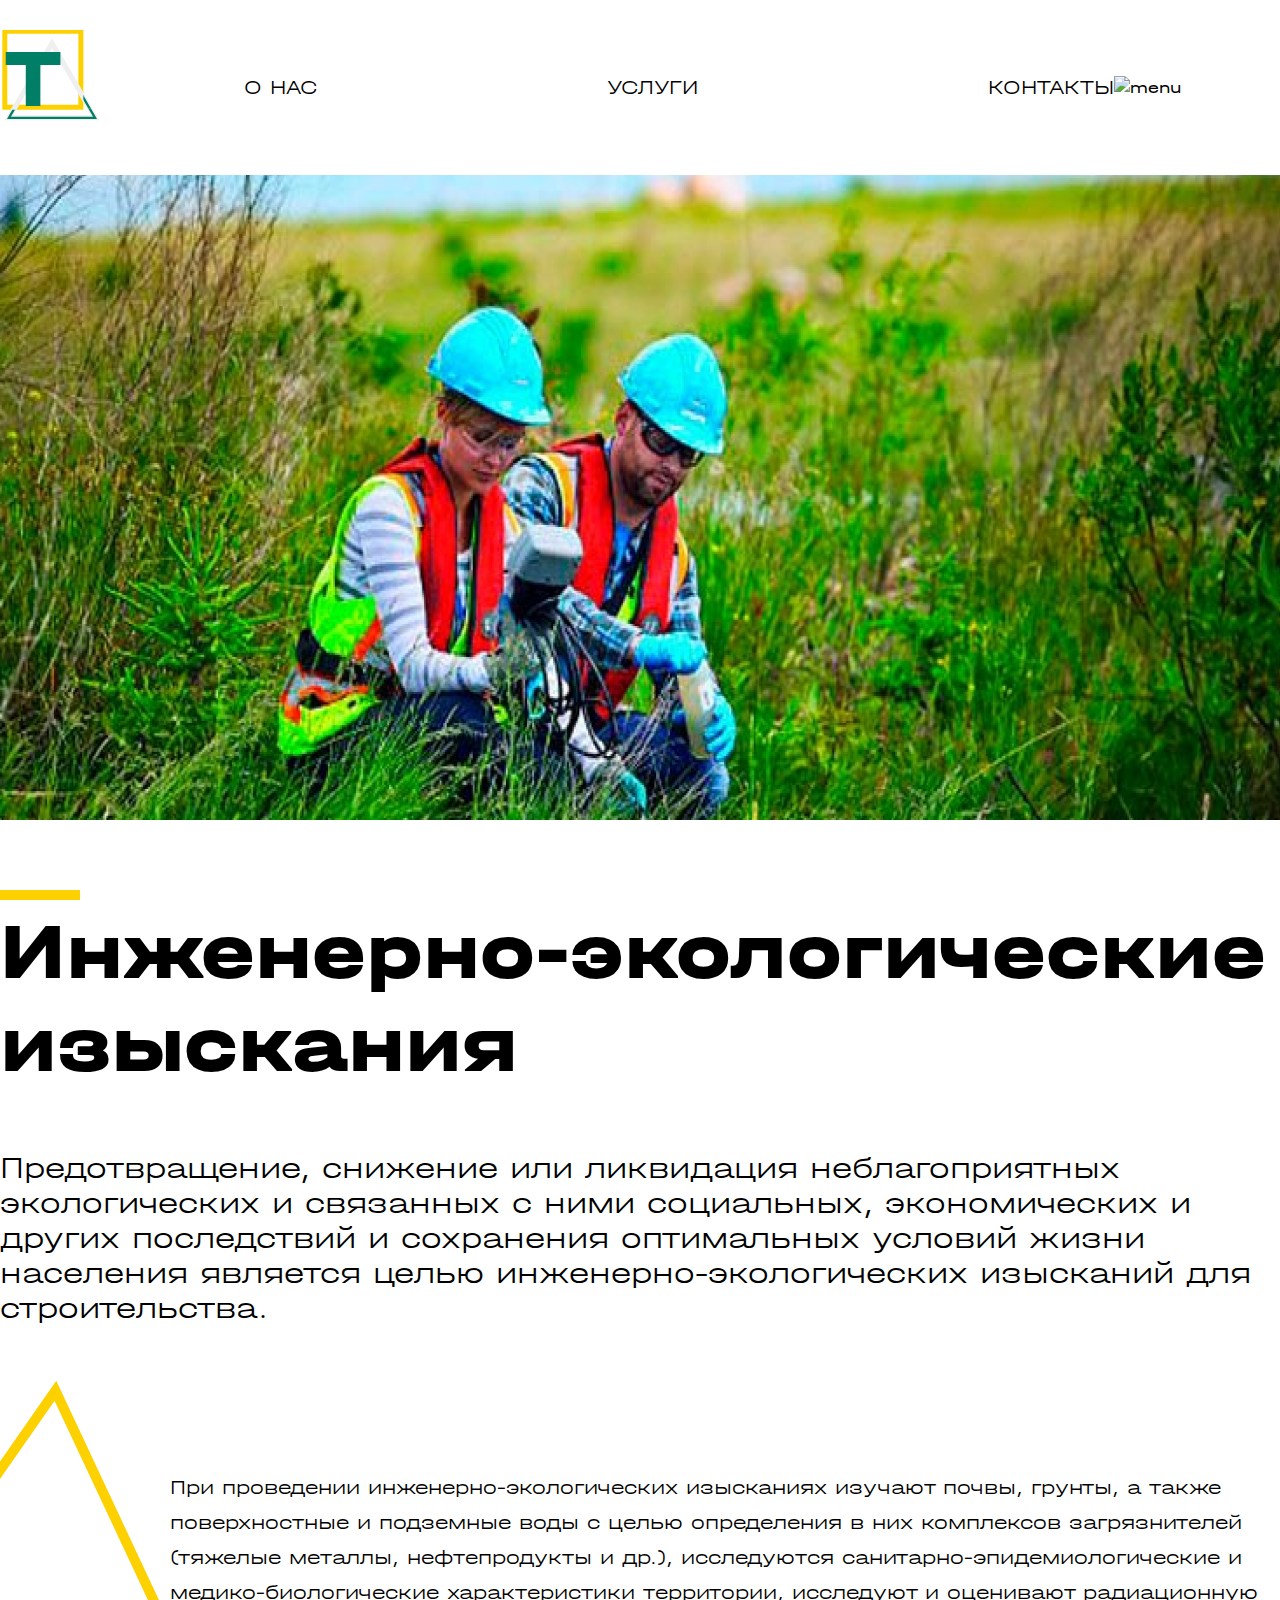
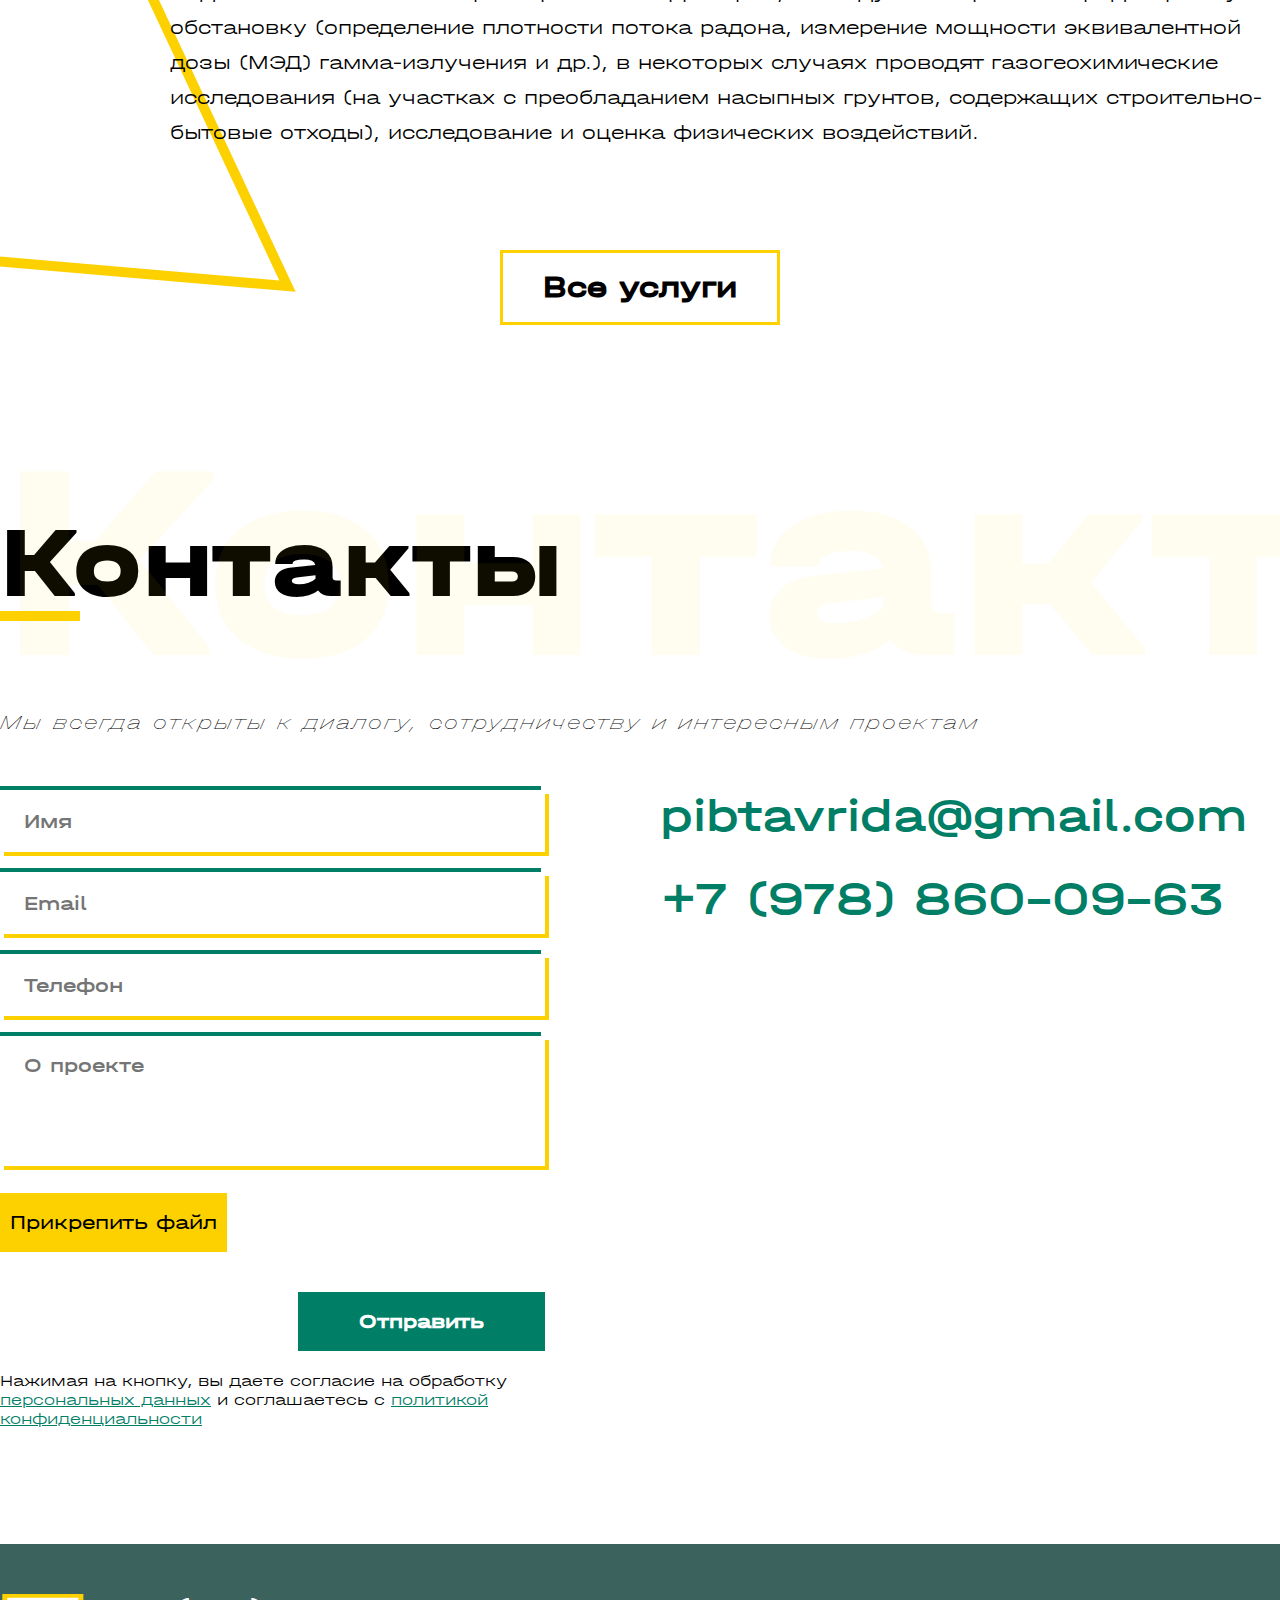
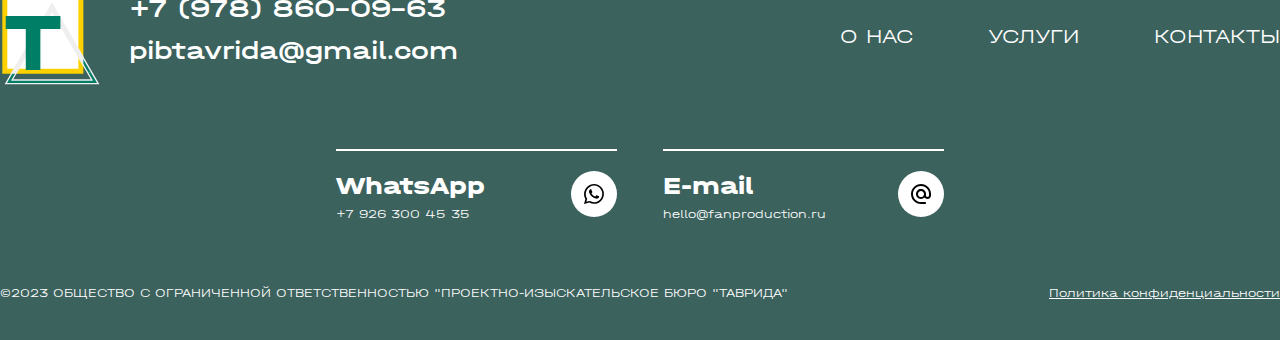
==== commit a92f3e29: "Update files" ====
--- a/inzhenerno-ekologicheskie-izyskaniya.html
+++ b/inzhenerno-ekologicheskie-izyskaniya.html
@@ -27,6 +27,9 @@
 						<a href="index.html#about">О нас</a>
 						<a href="index.html#services">Услуги</a>
 						<a href="index.html#contacts">Контакты</a>
+					</div>
+					<div class="burger">
+						<img src="img/icons/menu.svg" alt="menu">
 					</div>
 				</div>
 			</div>
--- a/css/style.css
+++ b/css/style.css
@@ -605,6 +605,26 @@
   background: #005d4c;
   color: #ffffff;
   text-decoration: none;
+}
+
+.btn-outline {
+  font-family: 'Halvar Breit Md';
+  font-weight: 500;
+  background: #ffffff;
+  border: 3px solid #FDD100;
+  font-size: 30px;
+  line-height: 35px;
+  font-weight: bold;
+  color: #000000;
+  padding: 17px 40px;
+  -webkit-transition: all 0.3s ease 0ms;
+  transition: all 0.3s ease 0ms;
+  text-decoration: none;
+}
+
+.btn-outline:hover {
+  background: #FDD100;
+  color: #000000;
 }
 
 /*------------ Main ----------*/
@@ -1344,4 +1364,267 @@
   width: 100%;
   height: 100%;
   background: url('../img/icons/right.svg') no-repeat;
+}
+
+.content__image {
+  width: 100%;
+  height: 645px;
+}
+
+.content__image img {
+  width: 100%;
+  height: 100%;
+  object-fit: cover;
+}
+
+.content__title {
+  margin-top: 85px;
+  font-family: 'Halvar Breit XBd';
+  font-weight: 800;
+  font-size: 80px;
+  line-height: 93px;
+  margin-bottom: 60px;
+  position: relative;
+}
+
+.content__title:before {
+  content: '';
+  position: absolute;
+  left: 0;
+  top: -15px;
+  width: 80px;
+  height: 10px;
+  background: #FDD100;
+}
+
+.purpose {
+  margin-bottom: 100px;
+}
+
+.purpose__info {
+  display: flex;
+  justify-content: space-between;
+  column-gap: 50px;
+}
+
+.purpose__label {
+  font-family: 'Halvar Breit Md';
+  font-weight: 500;
+  font-size: 30px;
+  line-height: 35px;
+}
+
+.purpose__text {
+  font-family: 'Halvar Breit Th';
+  font-weight: 300;
+  font-size: 30px;
+  line-height: 35px;
+  max-width: 980px;
+}
+
+.content__info {
+  display: flex;
+  flex-direction: column;
+  row-gap: 20px;
+  padding: 25px 30px;
+  background: #FFFFFF;
+  box-shadow: 0 10px 24px rgba(0, 0, 0, 0.16);
+  position: relative;
+}
+
+.content__info::before {
+  content: '';
+  position: absolute;
+  width: 130px;
+  height: 130px;
+  background: rgba(0, 126, 102, 0.05);
+  right: 0;
+  bottom: 0;
+  border-radius: 50%;
+}
+
+.content__info::after {
+  content: '';
+  position: absolute;
+  width: 100%;
+  height: 100%;
+  top: 4px;
+  right: -4px;
+  background: #FDD100;
+  z-index: -1;
+}
+
+.content__info--title {
+  font-family: 'Halvar Breit Md';
+  font-weight: 500;
+  font-size: 30px;
+  line-height: 35px;
+}
+
+.content__info--text p {
+  font-family: 'Halvar Breit Lt';
+  font-size: 20px;
+  line-height: 36px;
+  margin: 0;
+}
+
+.content__subtext {
+  font-family: 'Halvar Breit Lt';
+  font-size: 20px;
+  line-height: 35px;
+  padding-left: 170px;
+}
+
+.content__action {
+  display: flex;
+  justify-content: center;
+  margin-top: 100px;
+}
+
+.subcontent {
+  background: url('../img/icons/triangle-2.svg') no-repeat top left;
+  padding-top: 90px;
+  padding-bottom: 100px;
+  margin-top: 30px;
+}
+
+.info {
+  background: url('../img/icons/triangle-2.svg') no-repeat bottom 150px left;
+  position: relative;
+}
+
+.info::before {
+  content: '';
+  background: url('../img/icons/square-2.svg') no-repeat bottom right;
+  position: absolute;
+  right: 0;
+  bottom: 250px;
+  width: 163px;
+  height: 559px;
+}
+
+.info__text {
+  display: flex;
+  flex-direction: column;
+  row-gap: 30px;
+}
+
+.info__text p {
+  font-family: 'Halvar Breit Lt';
+  font-size: 30px;
+  line-height: 35px;
+}
+
+.content__text {
+  font-family: 'Halvar Breit Lt';
+  font-size: 30px;
+  line-height: 35px;
+  margin-bottom: 54px;
+}
+
+.content__info--text ul {
+  padding-left: 30px;
+}
+
+.content__info--text ul li {
+  font-family: 'Halvar Breit Lt';
+  font-size: 20px;
+  line-height: 36px;
+  position: relative;
+}
+
+.content__info--text ul li:before {
+  content: '';
+  position: absolute;
+  top: 17px;
+  left: -15px;
+  width: 4px;
+  height: 4px;
+  border-radius: 50%;
+  background: #000000;
+}
+
+.content__list {
+  padding-left: 170px;
+  padding-bottom: 45px;
+}
+
+.content-dev {
+  background: url('../img/icons/triangle-2.svg') no-repeat top 400px left -70px;
+}
+
+.content__item {
+  display: flex;
+  align-items: flex-start;
+  column-gap: 47px;
+  border-top: 3px solid #007E66;
+  padding: 20px 30px;
+}
+
+.number {
+  font-family: 'Halvar Breit XBd';
+  font-weight: 800;
+  font-size: 90px;
+  line-height: 104px;
+  color: #007E66;
+}
+
+.content__item--info {
+  font-family: 'Halvar Breit Lt';
+  font-size: 20px;
+  line-height: 36px;
+}
+
+.content__item--info span {
+  font-family: 'Halvar Breit Md';
+}
+
+.content-doc {
+  background: url('../img/icons/triangle-2.svg') no-repeat top 550px left -70px;
+}
+
+.content-doc__text {
+  font-family: 'Halvar Breit Lt';
+  font-size: 20px;
+  line-height: 36px;
+  padding-left: 200px;
+  margin-top: -20px;
+  margin-bottom: 40px;
+}
+
+.content-doc__title {
+  font-family: 'Halvar Breit Md';
+  font-size: 30px;
+  line-height: 35px;
+  margin-bottom: 60px;
+  max-width: 1300px;
+}
+
+.content-doc__list {
+  padding-left: 200px;
+  margin-bottom: 60px;
+}
+
+.content-doc__item {
+  display: flex;
+  align-items: flex-end;
+  column-gap: 60px;
+  padding: 17px 0 17px 20px;
+  border-bottom: 3px solid #007E66;
+}
+
+.content-doc__item:first-child {
+  border-top: 3px solid #007E66;
+}
+
+.content-doc__number {
+  font-family: 'Halvar Breit XBd';
+  font-size: 40px;
+  line-height: 46px;
+  color: #007E66;
+}
+
+.content-doc__list .content-doc__text {
+  padding-left: 0;
+  margin: 0;
 }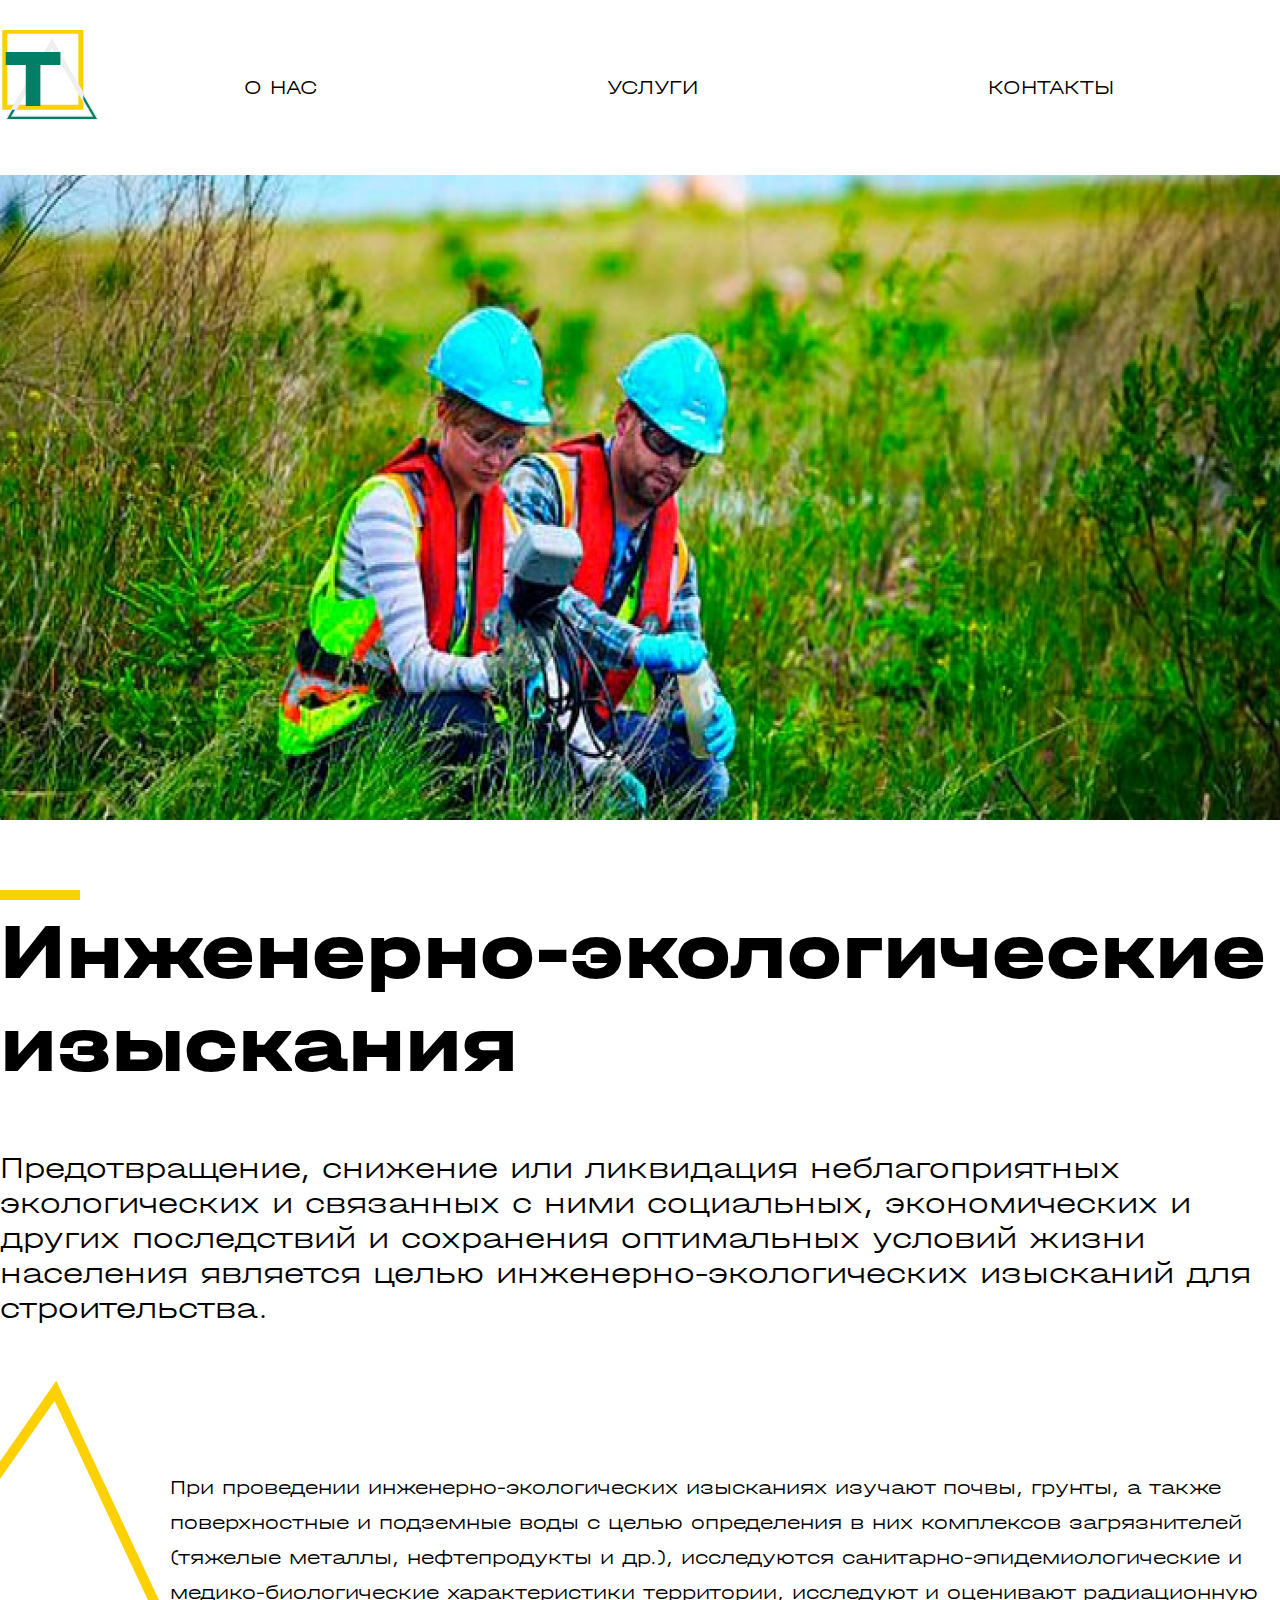
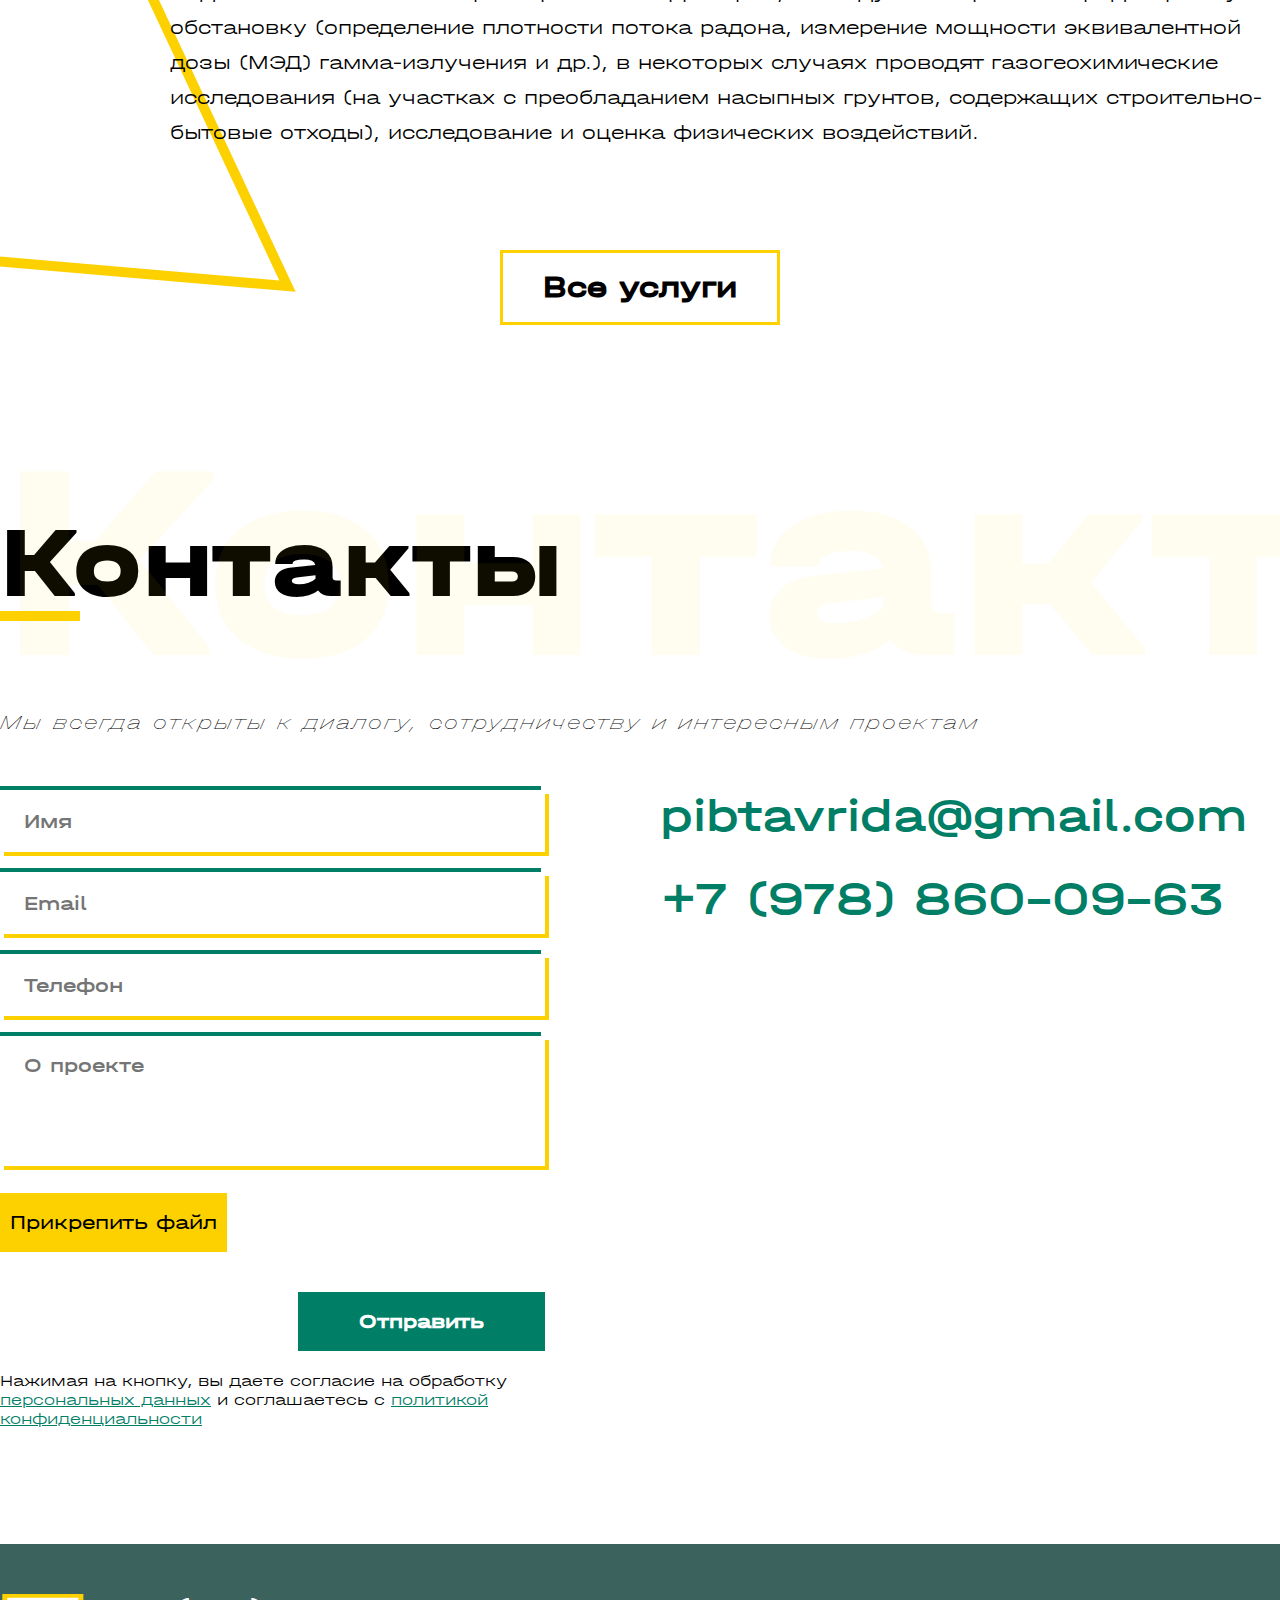
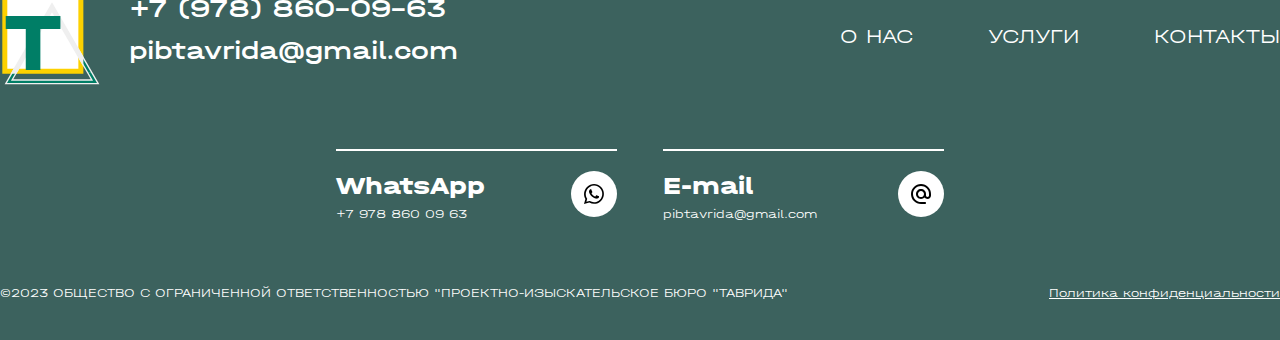
==== commit 994a7353: "Update HTML" ====
--- a/inzhenerno-ekologicheskie-izyskaniya.html
+++ b/inzhenerno-ekologicheskie-izyskaniya.html
@@ -126,19 +126,19 @@
 					</div>
 				</div>
 				<div class="footer__social">
-					<a href="tel:79263004535" class="footer__social--item">
+					<a href="tel:79788600963" class="footer__social--item">
 						<div class="footer__social--info">
 							<span>WhatsApp</span>
-							+7 926 300 45 35
+							+7 978 860 09 63
 						</div>
 						<div class="footer__social--icon">
 							<img src="img/icons/wa.svg" alt="wa">
 						</div>
 					</a>
-					<a href="mailto:hello@fanproduction.ru" class="footer__social--item">
+					<a href="mailto:pibtavrida@gmail.com" class="footer__social--item">
 						<div class="footer__social--info">
 							<span>E-mail</span>
-							hello@fanproduction.ru
+							pibtavrida@gmail.com
 						</div>
 						<div class="footer__social--icon">
 							<img src="img/icons/mail.svg" alt="mail">
--- a/css/style.css
+++ b/css/style.css
@@ -1627,4 +1627,411 @@
 .content-doc__list .content-doc__text {
   padding-left: 0;
   margin: 0;
+}
+
+.burger {
+  display: none;
+}
+
+@media (max-width: 992px) {
+  [class*=__container] {
+    padding: 0 20px;
+  }
+
+  .header__main {
+    padding: 15px 0;
+  }
+
+  .header__logo img {
+    height: 60px;
+  }
+
+  .header__menu {
+    display: none;
+    position: absolute;
+    z-index: 100;
+    top: 80px;
+    left: 0;
+    width: 100%;
+    flex-direction: column;
+    row-gap: 20px;
+    background: #FFFFFF;
+    padding: 30px;
+  }
+
+  .header__menu.show {
+    display: flex;
+  }
+
+  .header__menu a {
+    font-size: 18px;
+  }
+
+  .burger {
+    display: block;
+  }
+
+  .header__main {
+    display: flex;
+    justify-content: space-between;
+  }
+
+  .offer__title {
+    font-size: 66px;
+    line-height: 60px;
+    margin-bottom: 20px;
+    -webkit-text-stroke: 2px #ffffff;
+  }
+
+  .offer__subtitle {
+    font-size: 30px;
+  }
+
+  .offer__text {
+    font-size: 16px;
+    line-height: 20px;
+  }
+
+  .offer__action span {
+    font-size: 16px;
+    line-height: 20px;
+  }
+
+  .offer {
+    padding-top: 60px;
+  }
+
+  .title {
+    font-size: 30px;
+    line-height: 56px;
+    margin-bottom: 25px;
+  }
+
+  .title:before {
+    width: 26px;
+    height: 5px;
+  }
+
+  .about__title::after {
+    font-size: 60px;
+    line-height: 60px;
+  }
+
+  .about__subtitle {
+    font-size: 18px;
+    line-height: 24px;
+  }
+
+  .about__text {
+    padding-left: 0;
+    margin-top: 20px;
+    font-size: 14px;
+    line-height: 20px;
+    margin-bottom: 20px;
+  }
+
+  .about {
+    background-size: 30% 30%;
+  }
+
+  .about__list--title {
+    font-size: 20px;
+    line-height: 26px;
+    margin-bottom: 30px;
+  }
+
+  .about__list--info {
+    flex-direction: column;
+    row-gap: 15px;
+  }
+
+  .about__list--item {
+    padding: 15px;
+    row-gap: 15px;
+  }
+
+  .about__list--text {
+    font-size: 16px;
+    line-height: 20px;
+  }
+
+  .about__list--item ul li {
+    font-size: 16px;
+    line-height: 20px;
+  }
+
+  .services__title::after {
+    font-size: 60px;
+    line-height: 60px;
+  }
+
+  .services {
+    padding-top: 0px;
+    padding-bottom: 20px;
+  }
+
+  .services__subtitle {
+    font-size: 16px;
+    line-height: 20px;
+    margin-top: 30px;
+    margin-bottom: 100px;
+  }
+
+  .owl-nav {
+    top: -60px;
+  }
+
+  .services__slider--title {
+    font-size: 18px;
+  }
+
+  .services__slider--button {
+    font-size: 16px;
+    line-height: 20px;
+    padding: 12px 43px 12px 10px;
+  }
+
+  .contacts {
+    padding-top: 20px;
+    padding-bottom: 50px;
+  }
+
+  .contacts__title::after {
+    font-size: 60px;
+    line-height: 60px;
+  }
+
+  .contacts__subtitle {
+    margin-top: 25px;
+    font-size: 16px;
+    line-height: 20px;
+    margin-bottom: 30px;
+  }
+
+  .form {
+    width: 100%;
+    max-width: 100%;
+  }
+
+  .contacts__info {
+    flex-direction: column;
+  }
+
+  .form__input input {
+    font-size: 16px;
+    line-height: 20px;
+    height: 54px;
+  }
+
+  .input-file span {
+    font-size: 16px;
+    line-height: 20px;
+    padding: 12px 10px;
+    height: auto;
+  }
+
+  .form .btn {
+    margin-top: 0;
+    font-size: 16px;
+    line-height: 20px;
+    height: auto;
+    max-width: 100%;
+    margin-left: 0;
+  }
+
+  .form__text {
+    font-size: 12px;
+    line-height: 16px;
+    text-align: center;
+  }
+
+  .contacts__info--links a {
+    font-size: 26px;
+    line-height: 33px;
+  }
+
+  .contacts__info--links {
+    margin-top: 20px;
+    row-gap: 15px;
+  }
+
+  .footer__top {
+    flex-direction: column;
+    row-gap: 20px;
+  }
+
+  .footer__logo img {
+    height: 60px;
+  }
+
+  .footer__menu {
+    flex-direction: column;
+    row-gap: 15px;
+    margin-top: 0;
+  }
+
+  .footer__contacts a {
+    font-size: 16px;
+    line-height: 20px;
+  }
+
+  .footer__menu a {
+    font-size: 16px;
+    line-height: 20px;
+  }
+
+  .footer__social {
+    flex-direction: column;
+    row-gap: 20px;
+  }
+
+  .footer__social--item {
+    max-width: 100%;
+  }
+
+  .footer__social--info span {
+    font-size: 18px;
+    line-height: 24px;
+  }
+
+  .footer__bottom {
+    flex-direction: column;
+    row-gap: 20px;
+  }
+
+  .footer__copyright {
+    text-align: center;
+    font-size: 10px;
+  }
+
+  .content__image {
+    height: 200px;
+  }
+
+  .content__title {
+    margin-top: 50px;
+    font-size: 26px;
+    line-height: 30px;
+    margin-bottom: 25px;
+  }
+
+  .content__title:before {
+    width: 30px;
+    height: 5px;
+  }
+
+  .purpose {
+    margin-bottom: 40px;
+  }
+
+  .purpose__info {
+    flex-direction: column;
+    row-gap: 15px;
+  }
+
+  .purpose__label {
+    font-size: 16px;
+    line-height: 20px;
+  }
+
+  .purpose__text {
+    font-size: 16px;
+    line-height: 20px;
+  }
+
+  .content__info {
+    row-gap: 15px;
+    padding: 15px;
+  }
+
+  .content__info--title {
+    font-size: 18px;
+    line-height: 24px;
+  }
+
+  .content__info--text p {
+    font-size: 16px;
+    line-height: 20px;
+  }
+
+  .content__subtext {
+    padding-left: 0;
+    font-size: 16px;
+    line-height: 20px;
+  }
+
+  .subcontent {
+    padding-top: 40px;
+    padding-bottom: 60px;
+    background-size: 30% 30%;
+  }
+
+  .content__action {
+    margin-top: 30px;
+  }
+  
+  .btn-outline {
+    font-size: 18px;
+    line-height: 24px;
+    padding: 14px 20px;
+  }
+
+  .info__text p {
+    font-size: 16px;
+    line-height: 20px;
+  }
+
+  .info::before {
+    background-size: 30% 30%;
+  }
+
+  .info {
+    background-size: 30% 30%;
+  }
+
+  .content__text {
+    font-size: 16px;
+    line-height: 20px;
+  }
+
+  .content__info--text ul li {
+    font-size: 16px;
+    line-height: 20px;
+  }
+
+  .content-dev {
+    background-size: 30% 30%;
+    background-position: top left -30px;
+  }
+
+  .content__list {
+    padding-left: 0;
+  }
+
+  .content__item {
+    padding: 10px 0 10px 20px;
+    column-gap: 20px;
+  }
+
+  .number {
+    font-size: 50px;
+    line-height: 64px;
+  }
+
+  .content__item--info {
+    font-size: 14px;
+    line-height: 18px;
+  }
+
+  .content-doc__text {
+    padding-left: 0;
+    font-size: 16px;
+    line-height: 20px;
+  }
+
+  .content-doc {
+    background-size: 50% 50%; 
+    background-position: top 100px left;
+  }
+
 }